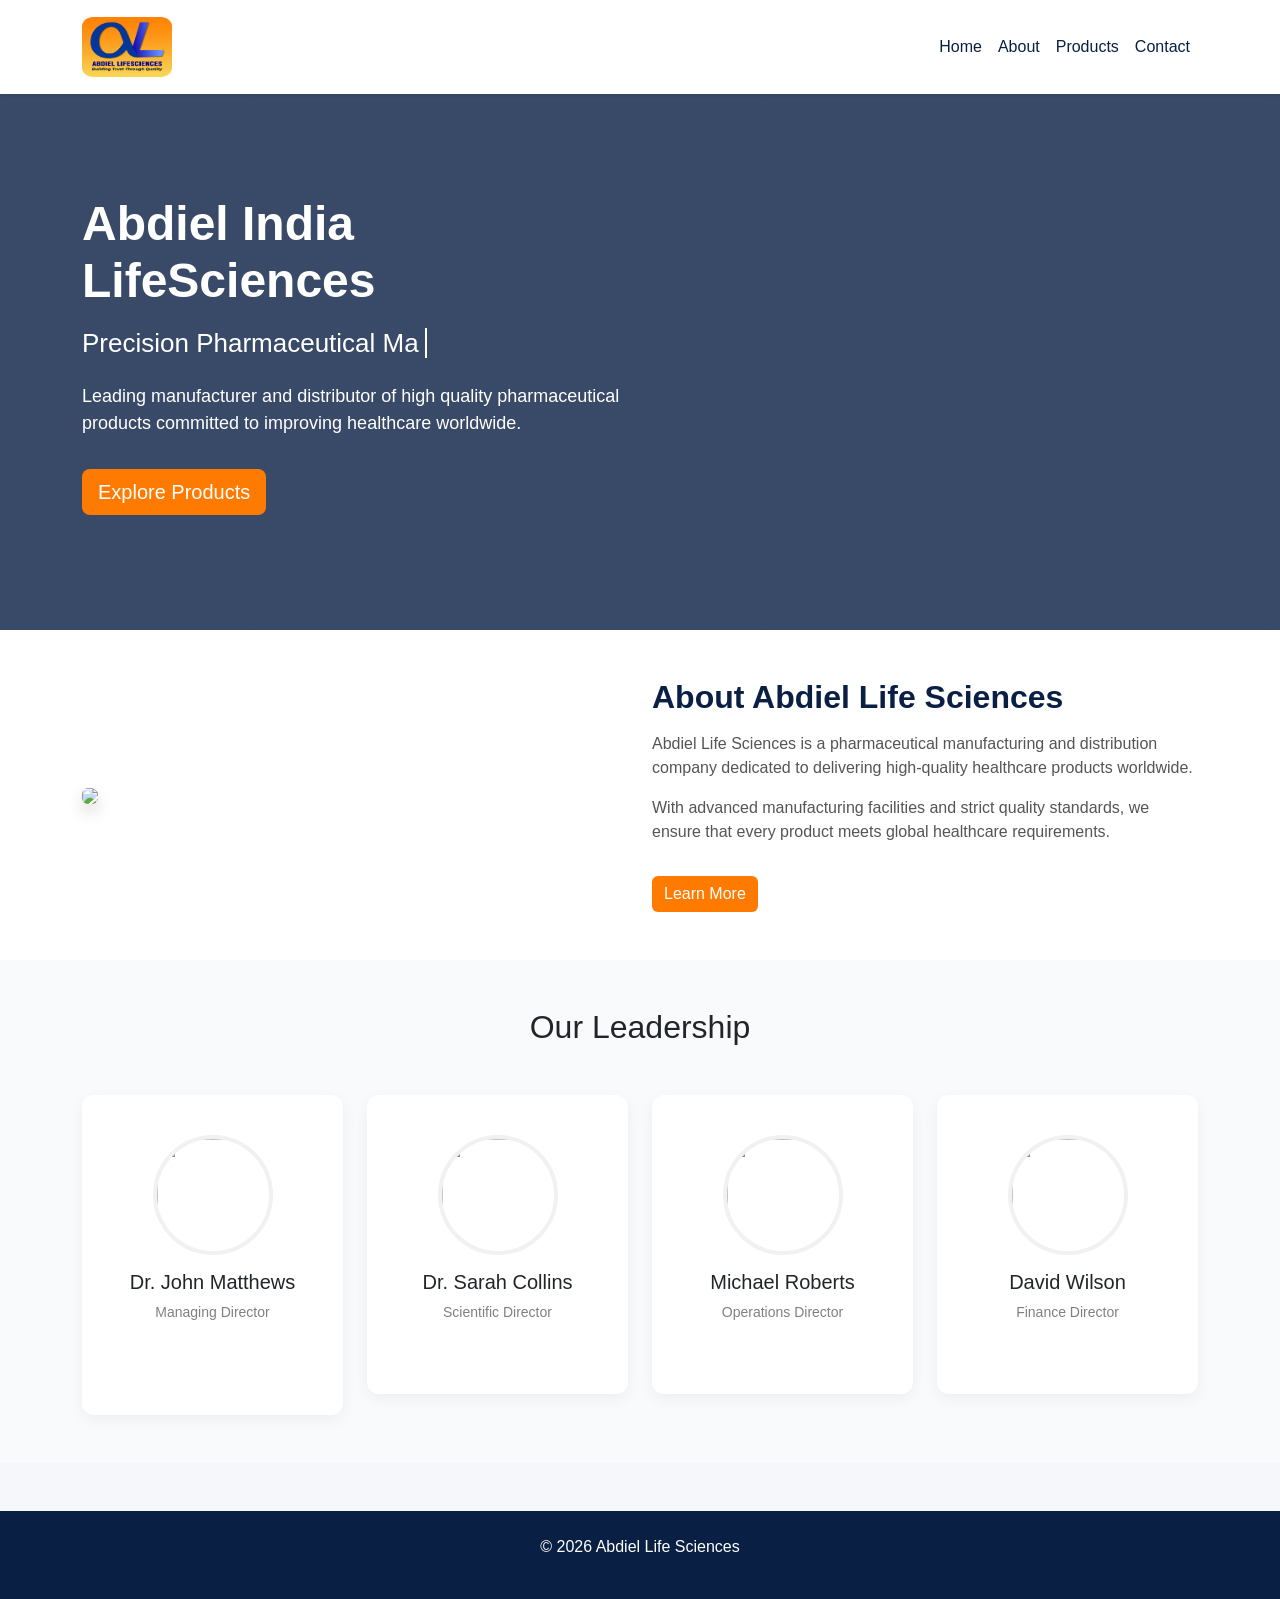
==== index.html @ 1f1293da "Update Products link in navigation" ====
<!DOCTYPE html>
<html>
<head>
    <meta charset="utf-8" />
    <meta name="viewport" content="width=device-width, initial-scale=1" />

    <title>Abdiel Life Sciences</title>

    <link href="https://cdn.jsdelivr.net/npm/bootstrap@5.3.3/dist/css/bootstrap.min.css" rel="stylesheet">
    <link rel="stylesheet" href="Css/site.css">

    <!-- Lottie Animation -->
    <script src="https://unpkg.com/@lottiefiles/lottie-player@latest/dist/lottie-player.js"></script>
<style>
    .pro-but:hover{
        color:white;
        background: #2EB62C;
    }
</style>

    </head>
<body>

    <!-- INTRO SCREEN -->
    <div id="intro-screen">

        <div class="intro-container text-center">

            <lottie-player src="https://assets2.lottiefiles.com/packages/lf20_jcikwtux.json"
                           background="transparent"
                           speed="1"
                           style="width:200px;height:200px;"
                           autoplay>
            </lottie-player>

            <h1 class="intro-title">Abdiel Life Sciences</h1>

        </div>

    </div>


    <!-- HEADER -->
    <header>

        <nav class="navbar navbar-expand-lg shadow-sm">

            <div class="container">

                <a class="navbar-brand" href="/">
                   
                    <!-- <img src="https://cdn-icons-png.flaticon.com/512/2966/2966484.png" height="40" /> -->
                    <img src="Images/Asset 3.png" height="60" width="90" />
                    
                </a>

                <button class="navbar-toggler" data-bs-toggle="collapse" data-bs-target="#menu">
                    <span class="navbar-toggler-icon"></span>
                </button>

                <div class="collapse navbar-collapse" id="menu">

                    <ul class="navbar-nav ms-auto">

                        <li class="nav-item">
                            <a class="nav-link" href="/">Home</a>
                        </li>

                        <li class="nav-item">
                            <a class="nav-link" href="/Home/About">About</a>
                        </li>

                        <li class="nav-item">
                            <a class="nav-link" href="products">Products</a>
                        </li>

                        <li class="nav-item">
                            <a class="nav-link" href="/Home/Contact">Contact</a>
                        </li>

                    </ul>

                </div>

            </div>

        </nav>

    </header>


    <!-- PAGE CONTENT -->
    <main>

<section class="hero">

    <div class="container">

        <div class="row align-items-center">

            <div class="col-md-6">

                <h1>Abdiel India LifeSciences </h1>

                <h3 class="mt-3">
                    <span id="typewriter"></span>
                </h3>

                <p class="mt-4">
                    Leading manufacturer and distributor of high quality
                    pharmaceutical products committed to improving healthcare worldwide.
                </p>

                <a class="btn btn-orange btn-lg mt-3 pro-but" href="/products">
                    Explore Products
                </a>

            </div>

        </div>

    </div>

</section>

<section class="about-section py-5">

    <div class="container">

        <div class="row align-items-center">

            <div class="col-md-6">

                
                <img src="https://images.pexels.com/photos/356040/pexels-photo-356040.jpeg"
                     class="img-fluid rounded shadow" />

            </div>

            <div class="col-md-6">

                <h2>About Abdiel Life Sciences</h2>

                <p class="mt-3">
                    Abdiel Life Sciences is a pharmaceutical manufacturing and
                    distribution company dedicated to delivering high-quality
                    healthcare products worldwide.
                </p>

                <p>
                    With advanced manufacturing facilities and strict quality
                    standards, we ensure that every product meets global
                    healthcare requirements.
                </p>

                <a class="btn btn-orange mt-3">
                    Learn More
                </a>

            </div>

        </div>

    </div>

</section>



<section class="directors-section py-5">

    <div class="container">

        <h2 class="text-center mb-5">Our Leadership</h2>

        <div class="row">

            <!-- Director 1 -->
            <div class="col-md-3">

                <div class="director-card text-center">

                    <img src="https://randomuser.me/api/portraits/men/32.jpg" class="director-photo">

                    <h5>Dr. John Matthews</h5>

                    <p class="director-role">Managing Director</p>

                    <div class="director-info">
                        20+ Years in Pharma Manufacturing
                    </div>

                </div>

            </div>

            <!-- Director 2 -->
            <div class="col-md-3">

                <div class="director-card text-center">

                    <img src="https://randomuser.me/api/portraits/women/44.jpg" class="director-photo">

                    <h5>Dr. Sarah Collins</h5>

                    <p class="director-role">Scientific Director</p>

                    <div class="director-info">
                        PhD Pharmaceutical Sciences
                    </div>

                </div>

            </div>

            <!-- Director 3 -->
            <div class="col-md-3">

                <div class="director-card text-center">

                    <img src="https://randomuser.me/api/portraits/men/45.jpg" class="director-photo">

                    <h5>Michael Roberts</h5>

                    <p class="director-role">Operations Director</p>

                    <div class="director-info">
                        Global Supply Chain Expert
                    </div>

                </div>

            </div>

            <!-- Director 4 -->
            <div class="col-md-3">

                <div class="director-card text-center">

                    <img src="https://randomuser.me/api/portraits/men/68.jpg" class="director-photo">

                    <h5>David Wilson</h5>

                    <p class="director-role">Finance Director</p>

                    <div class="director-info">
                        Corporate Strategy & Finance
                    </div>

                </div>

            </div>

        </div>

    </div>

</section>


<script>

    const lines = [
        "Innovating Healthcare",
        "Precision Pharmaceutical Manufacturing",
        "Trusted Global Medicine Partner",
        "Science Driven Healthcare Solutions",
        "Advancing Global Healthcare",
        "Committed to Patient Wellbeing",
        "Science Driven Healthcare Solutions",
    ];

    let lineIndex = 0;
    let charIndex = 0;

    function typeWriter() {

        let element = document.getElementById("typewriter");

        if (charIndex < lines[lineIndex].length) {

            element.textContent += lines[lineIndex].charAt(charIndex);
            charIndex++;

            setTimeout(typeWriter, 80);

        }
        else {

            setTimeout(function () {

                element.textContent = "";
                charIndex = 0;

                lineIndex++;

                if (lineIndex >= lines.length) {
                    lineIndex = 0;
                }

                typeWriter();

            }, 1500);

        }

    }

    document.addEventListener("DOMContentLoaded", function () {
        typeWriter();
    });

</script></main>


    <!-- FOOTER -->
    <footer class="mt-5">

        <div class="container text-center p-4">

            <p>© 2026 Abdiel Life Sciences</p>

        </div>

    </footer>


    <script src="https://cdn.jsdelivr.net/npm/bootstrap@5.3.3/dist/js/bootstrap.bundle.min.js"></script>

    <script>

        /* INTRO FADE OUT */

        window.onload = function () {

            setTimeout(function () {

                const intro = document.getElementById("intro-screen");

                intro.style.opacity = "0";
                intro.style.transition = "opacity 1s";

                setTimeout(function () {
                    intro.style.display = "none";
                }, 1000);

            }, 2500);

        };

    </script>

</body>
</html>
---- Css/site.css ----
/* ===============================
   BASE SETTINGS
================================ */

html {
    font-size: 14px;
}

@media (min-width:768px) {
    html {
        font-size: 16px;
    }
}

body {
    min-height: 100vh;
    display: flex;
    flex-direction: column;
    background: #F5F7FA;
    font-family: Segoe UI, sans-serif;
    margin: 0;
}

/* MAIN CONTENT AREA */

main {
    flex: 1;
    margin-top: 80px; /* space for fixed navbar */
}


/* ===============================
   COLOR VARIABLES
================================ */

:root {
    --primary-blue: #0A1F44;
    --secondary-blue: #1E3A8A;
    --accent-orange: #FF7A00;
    --light-bg: #F5F7FA;
}


/* ===============================
   INTRO SCREEN
================================ */

#intro-screen {
    position: fixed;
    top: 0;
    left: 0;
    width: 100%;
    height: 100%;
    background: var(--primary-blue);
    display: flex;
    justify-content: center;
    align-items: center;
    color: white;
    z-index: 99999;
}

.intro-title {
    font-size: 40px;
    font-weight: bold;
    margin-bottom: 10px;
}


/* ===============================
   HEADER / NAVBAR
================================ */

.navbar {
    background: white;
    position: fixed;
    top: 0;
    width: 100%;
    z-index: 1000;
    padding: 12px 0;
}

.navbar-brand {
    font-weight: bold;
    color: var(--primary-blue);
}

.nav-link {
    color: var(--primary-blue);
    font-weight: 500;
}

    .nav-link:hover {
        color: var(--accent-orange);
    }


/* ===============================
   HERO SECTION
================================ */

/*.hero {
    height: 550px;
    background: linear-gradient(135deg, var(--primary-blue), var(--secondary-blue));
    color: white;
    display: flex;
    align-items: center;
}*/

.hero {
    height: 550px;
    background: linear-gradient(rgba(10,31,68,0.8),rgba(10,31,68,0.8)), url("https://images.unsplash.com/photo-1582719478250-c89cae4dc85b?auto=format&fit=crop&w=1600&q=80");
    background-size: cover;
    background-position: center;
    color: white;
    display: flex;
    align-items: center;
}

    .hero h1 {
        font-size: 48px;
        font-weight: bold;
    }

    .hero p {
        font-size: 18px;
    }


/* ===============================
   TYPEWRITER TEXT
================================ */

#typewriter {
    font-size: 26px;
    border-right: 2px solid white;
    padding-right: 6px;
}


/* ===============================
   BUTTONS
================================ */

.btn-orange {
    background: var(--accent-orange);
    color: white;
    border: none;
}

    .btn-orange:hover {
        background: #e56b00;
    }


.about-section {
    background: white;
}

    .about-section h2 {
        font-weight: bold;
        color: var(--primary-blue);
    }

    .about-section p {
        color: #555;
        font-size: 16px;
    }

/* ===============================
   FOOTER
================================ */

footer {
    background: var(--primary-blue);
    color: white;
    margin-top: auto;
}

/* DIRECTORS SECTION */

/* DIRECTORS SECTION */

.directors-section {
    background: #f9fafc;
}

.director-card {
    background: white;
    padding: 40px 20px;
    border-radius: 12px;
    transition: 0.3s;
    box-shadow: 0 5px 15px rgba(0,0,0,0.05);
}

    .director-card:hover {
        transform: translateY(-10px);
        box-shadow: 0 15px 35px rgba(0,0,0,0.15);
    }

/* ROUND IMAGE */

.director-photo {
    width: 120px;
    height: 120px;
    border-radius: 50%;
    object-fit: cover;
    margin-bottom: 15px;
    border: 4px solid #f1f1f1;
}

/* ROLE */

.director-role {
    color: gray;
    font-size: 14px;
    margin-bottom: 10px;
}

/* EXTRA INFO */

.director-info {
    font-size: 14px;
    color: #555;
    opacity: 0;
    transition: 0.3s;
}

.director-card:hover .director-info {
    opacity: 1;
}
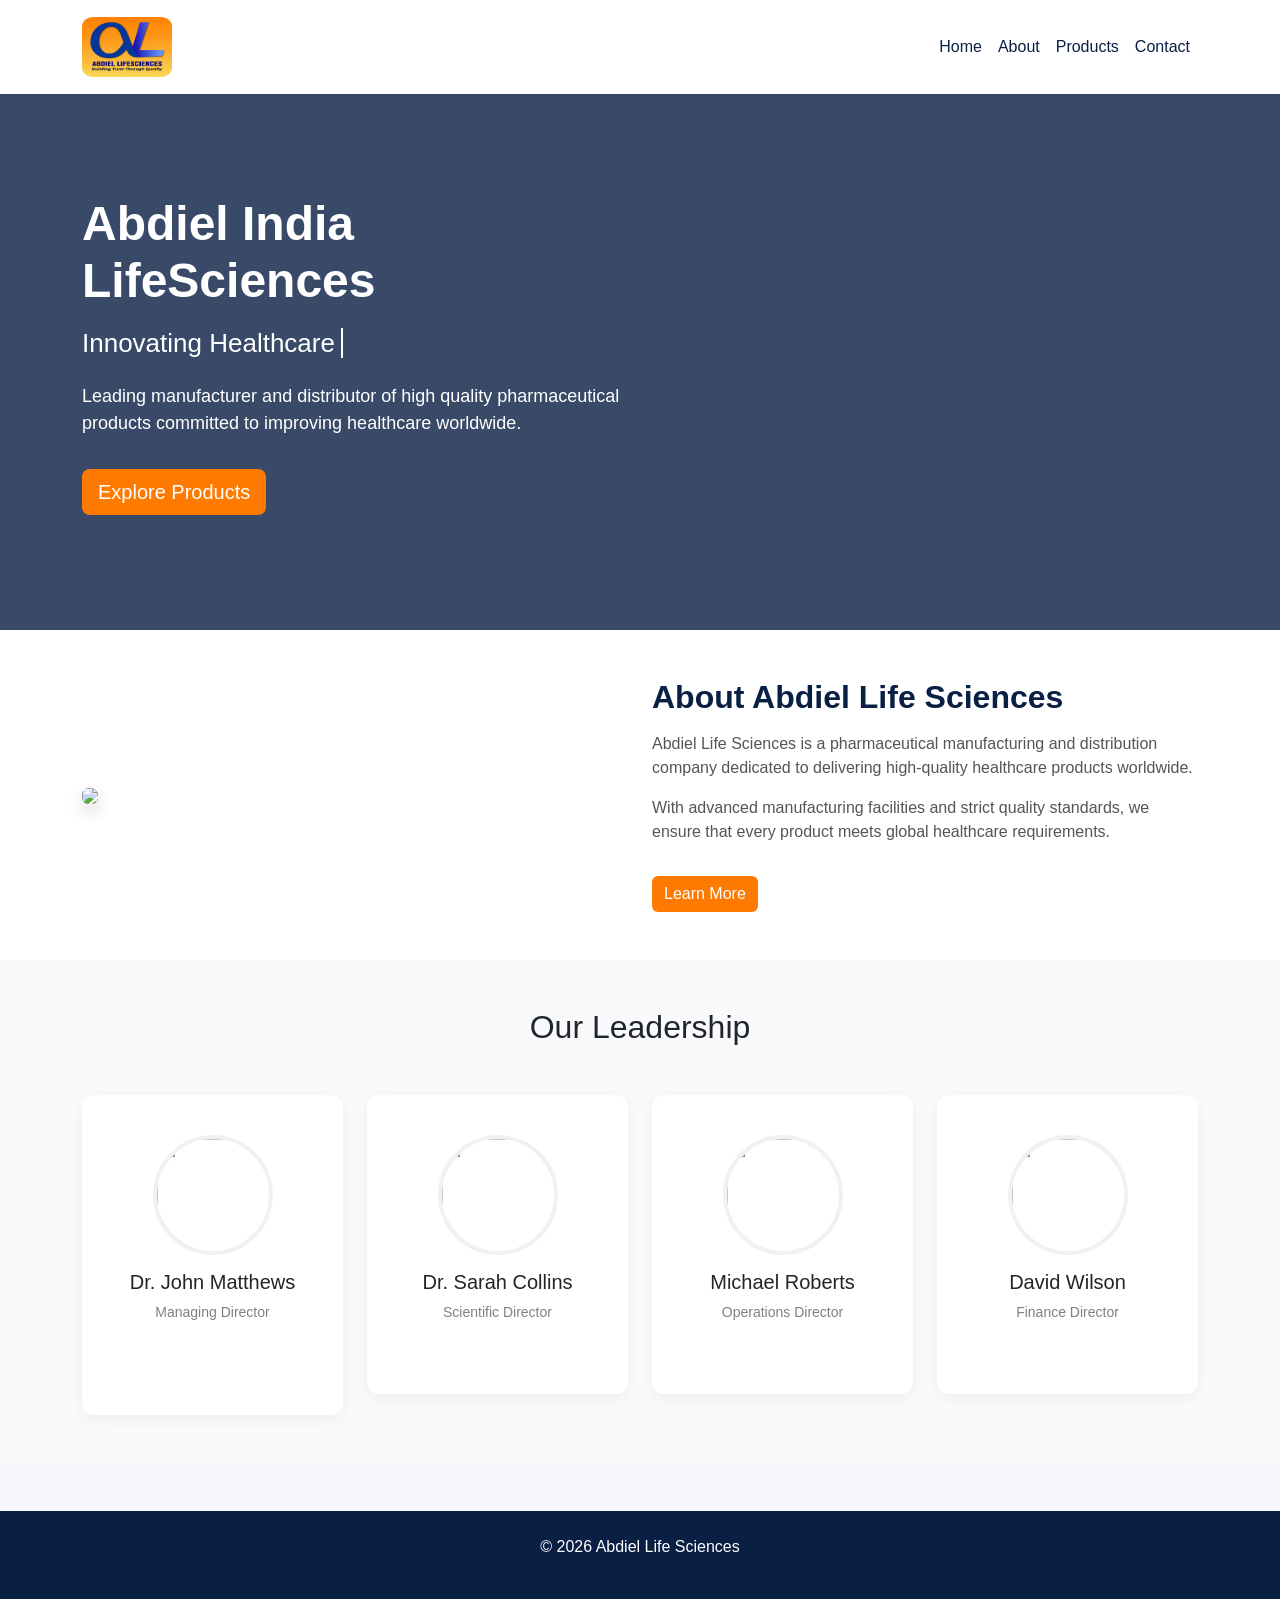
==== commit 51e9c314: "Fix link to products page in index.html Updated the link to products page to remove leading slash." ====
--- a/index.html
+++ b/index.html
@@ -111,7 +111,7 @@
                     pharmaceutical products committed to improving healthcare worldwide.
                 </p>
 
-                <a class="btn btn-orange btn-lg mt-3 pro-but" href="/products">
+                <a class="btn btn-orange btn-lg mt-3 pro-but" href="products">
                     Explore Products
                 </a>
 
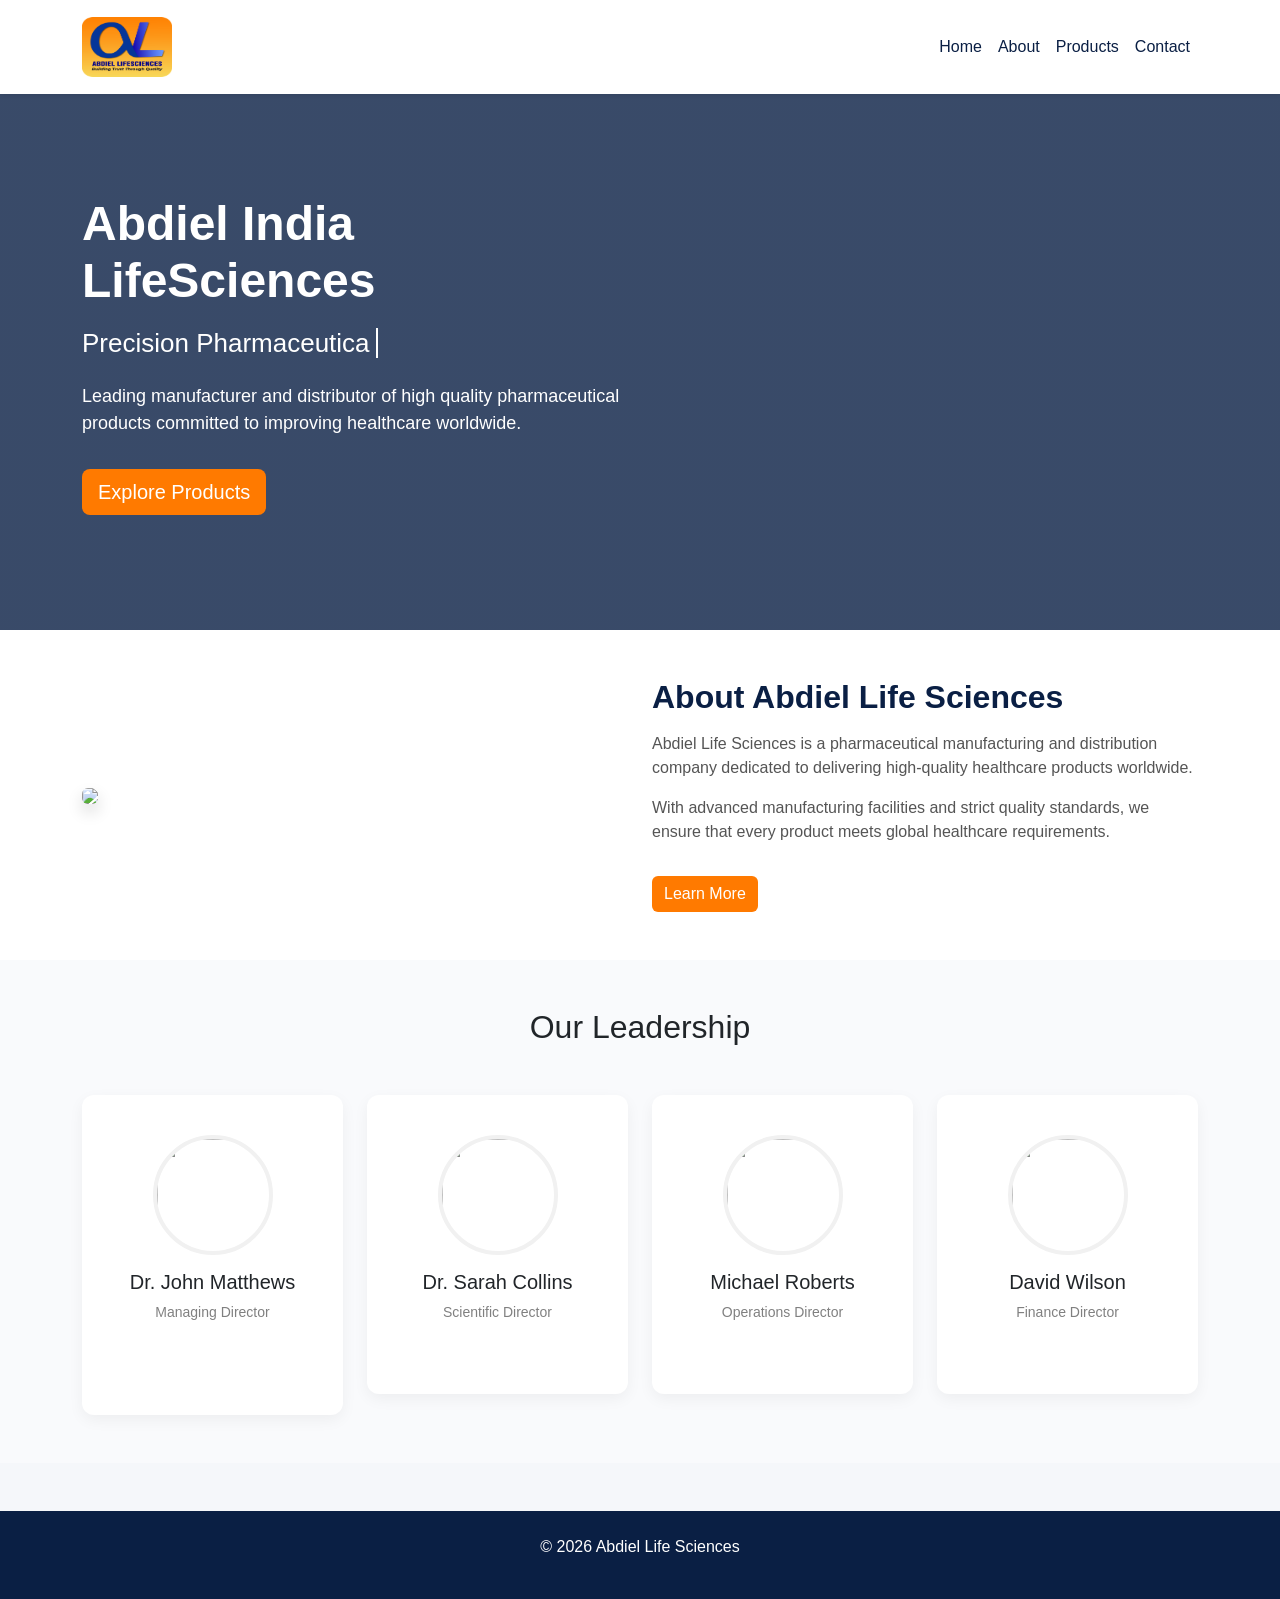
==== commit 5e2752bd: "Update index.html" ====
--- a/index.html
+++ b/index.html
@@ -63,7 +63,7 @@
                     <ul class="navbar-nav ms-auto">
 
                         <li class="nav-item">
-                            <a class="nav-link" href="/">Home</a>
+                            <a class="nav-link" href="/ablpharma">Home</a>
                         </li>
 
                         <li class="nav-item">
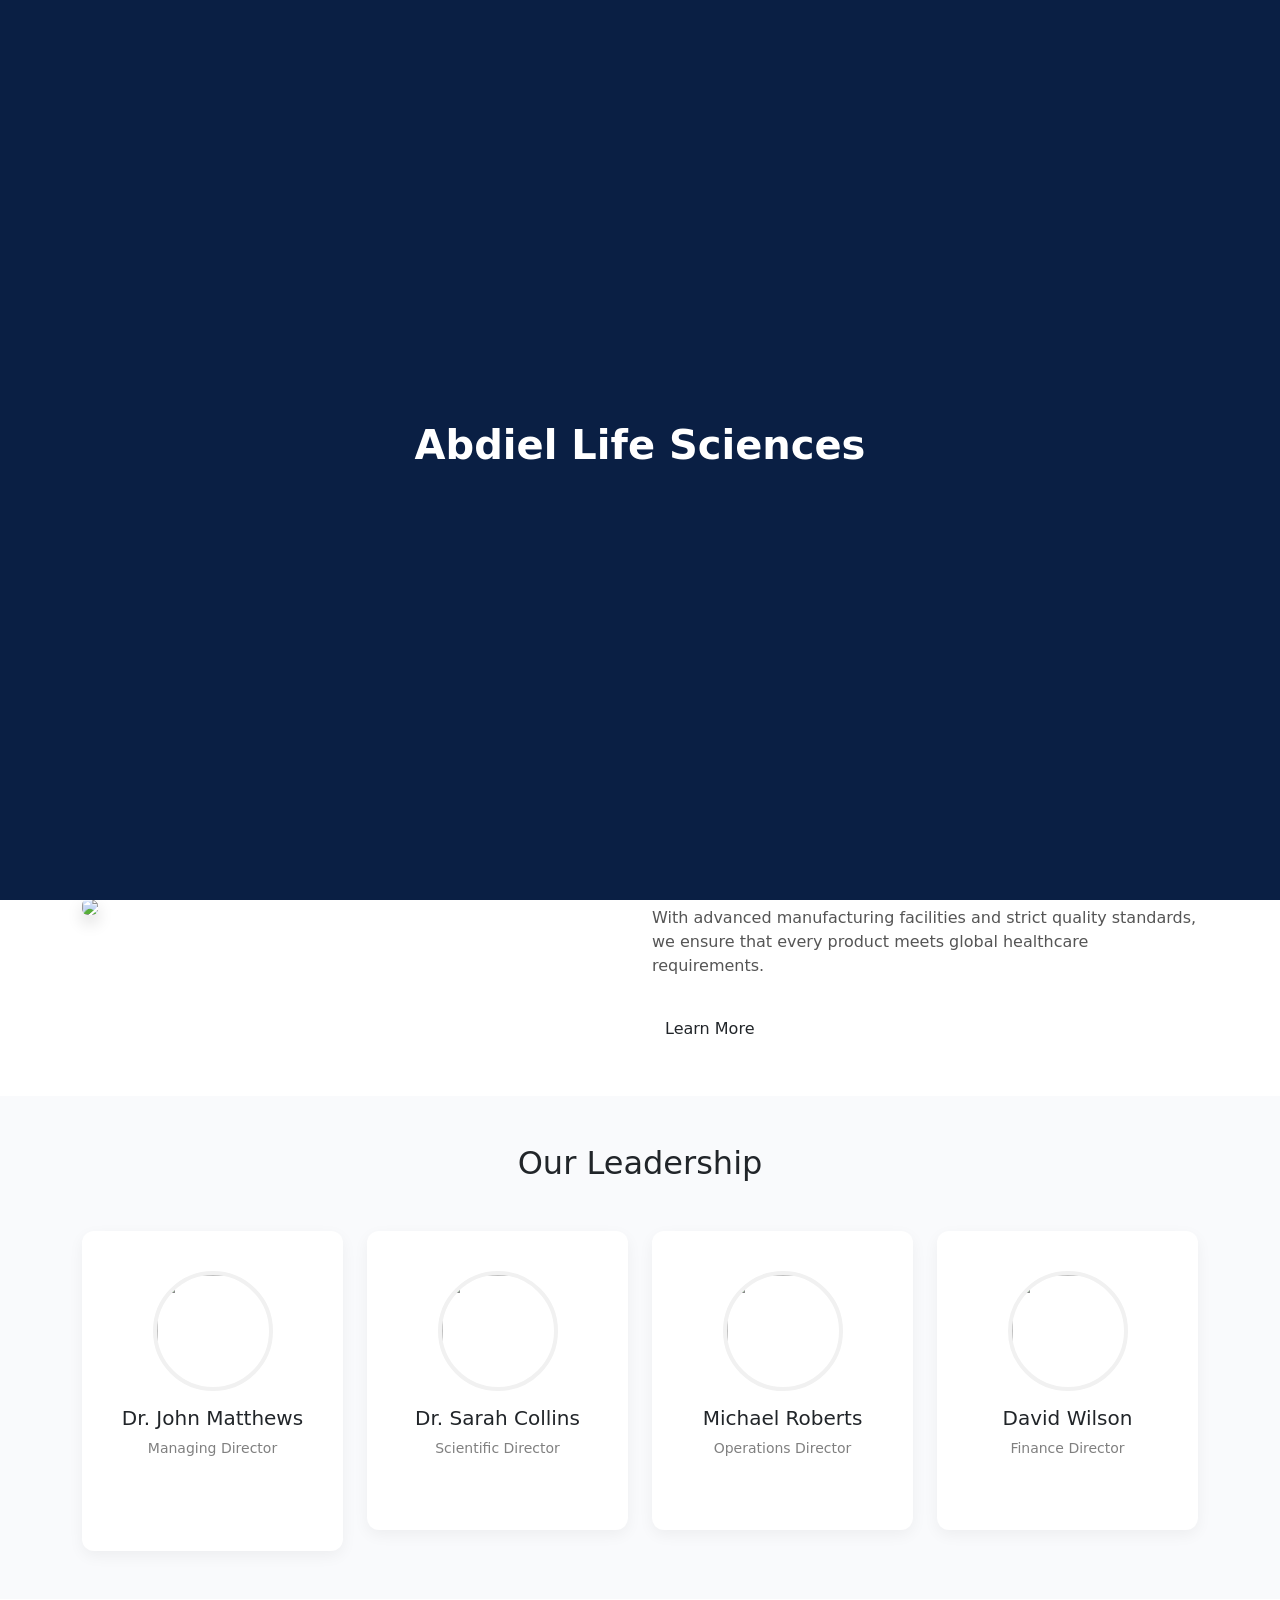
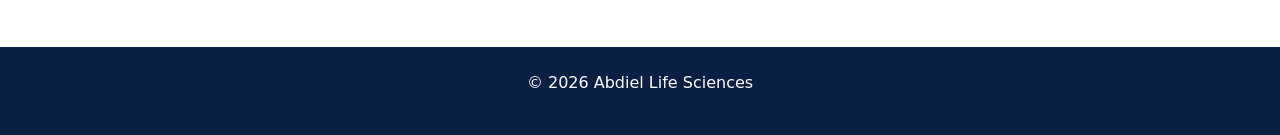
==== commit 8b67a2ff: "Update index.html" ====
--- a/index.html
+++ b/index.html
@@ -5,9 +5,9 @@
     <meta name="viewport" content="width=device-width, initial-scale=1" />
 
     <title>Abdiel Life Sciences</title>
-
+<link rel="stylesheet" href="Css/site.css">
     <link href="https://cdn.jsdelivr.net/npm/bootstrap@5.3.3/dist/css/bootstrap.min.css" rel="stylesheet">
-    <link rel="stylesheet" href="Css/site.css">
+    
 
     <!-- Lottie Animation -->
     <script src="https://unpkg.com/@lottiefiles/lottie-player@latest/dist/lottie-player.js"></script>
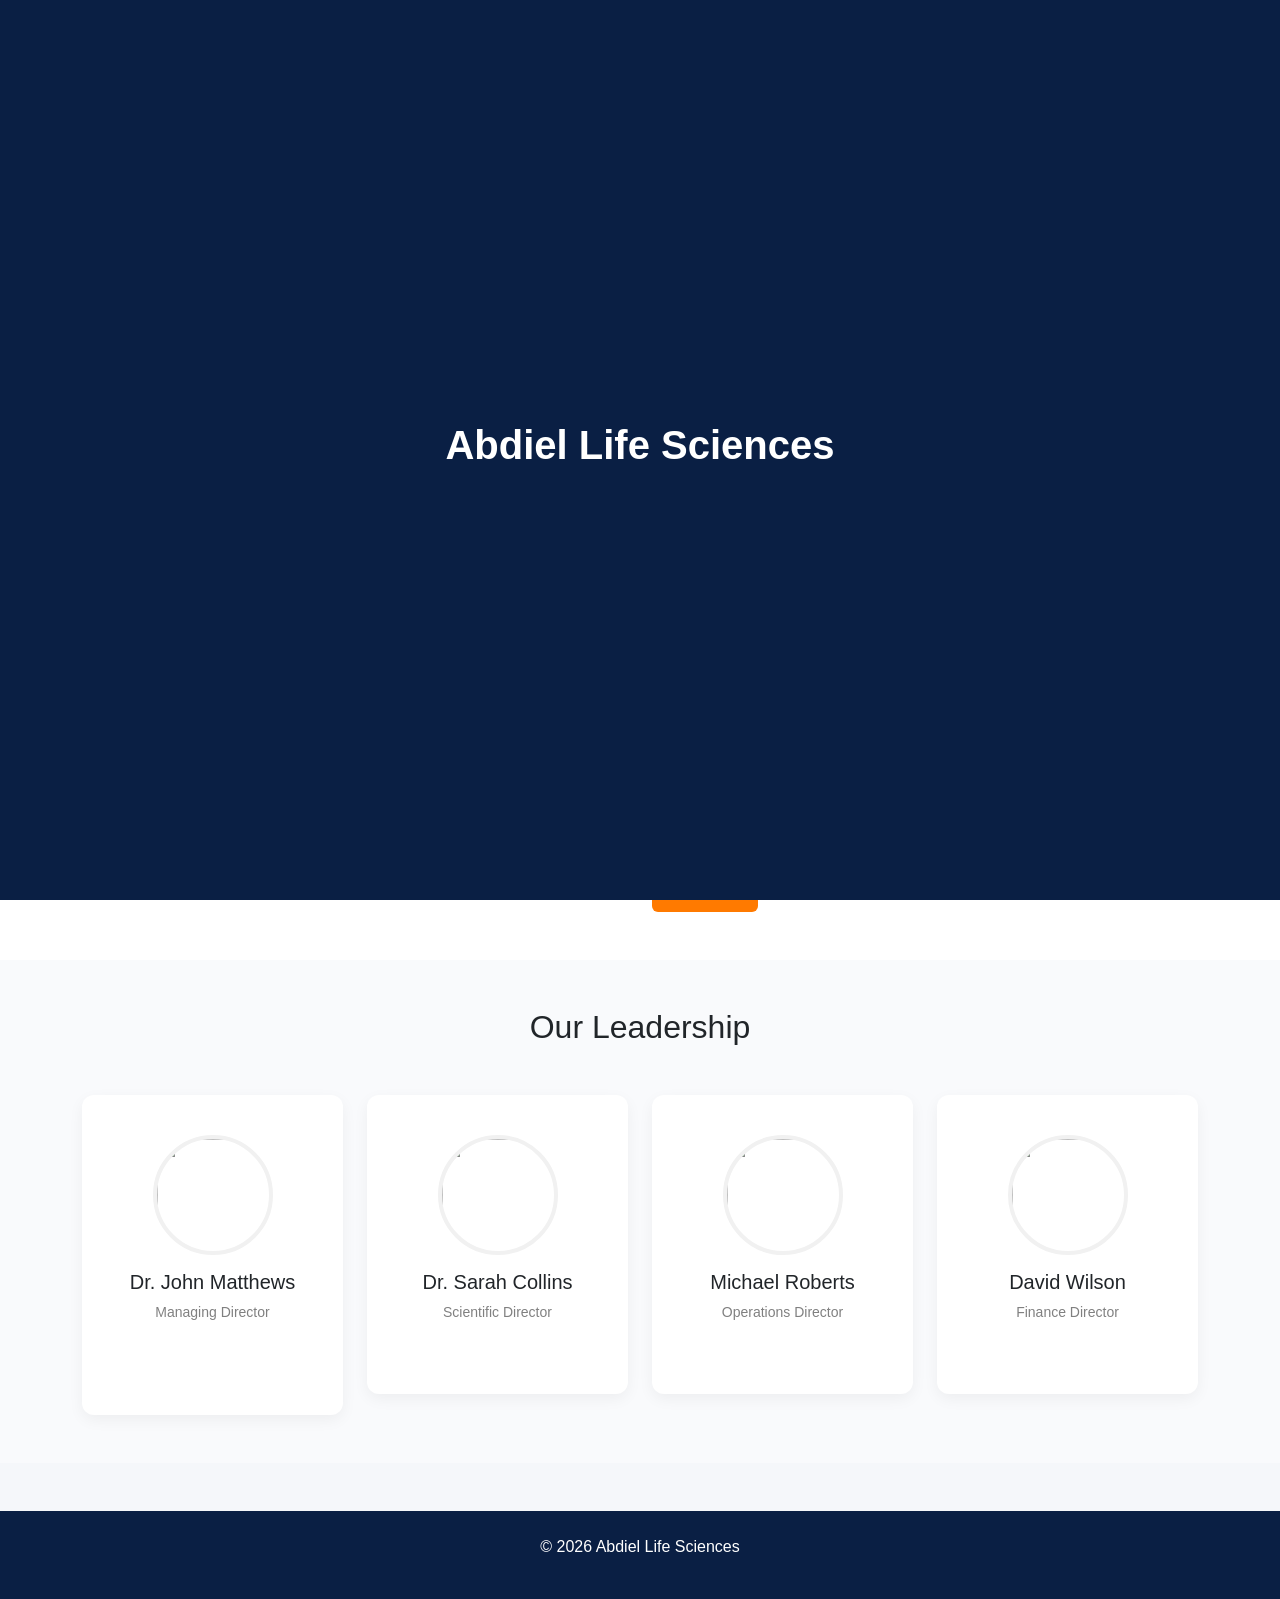
==== commit c0fb29a4: "Update index.html" ====
--- a/index.html
+++ b/index.html
@@ -5,9 +5,9 @@
     <meta name="viewport" content="width=device-width, initial-scale=1" />
 
     <title>Abdiel Life Sciences</title>
-<link rel="stylesheet" href="Css/site.css">
+
     <link href="https://cdn.jsdelivr.net/npm/bootstrap@5.3.3/dist/css/bootstrap.min.css" rel="stylesheet">
-    
+    <link rel="stylesheet" href="Css/site.css">
 
     <!-- Lottie Animation -->
     <script src="https://unpkg.com/@lottiefiles/lottie-player@latest/dist/lottie-player.js"></script>
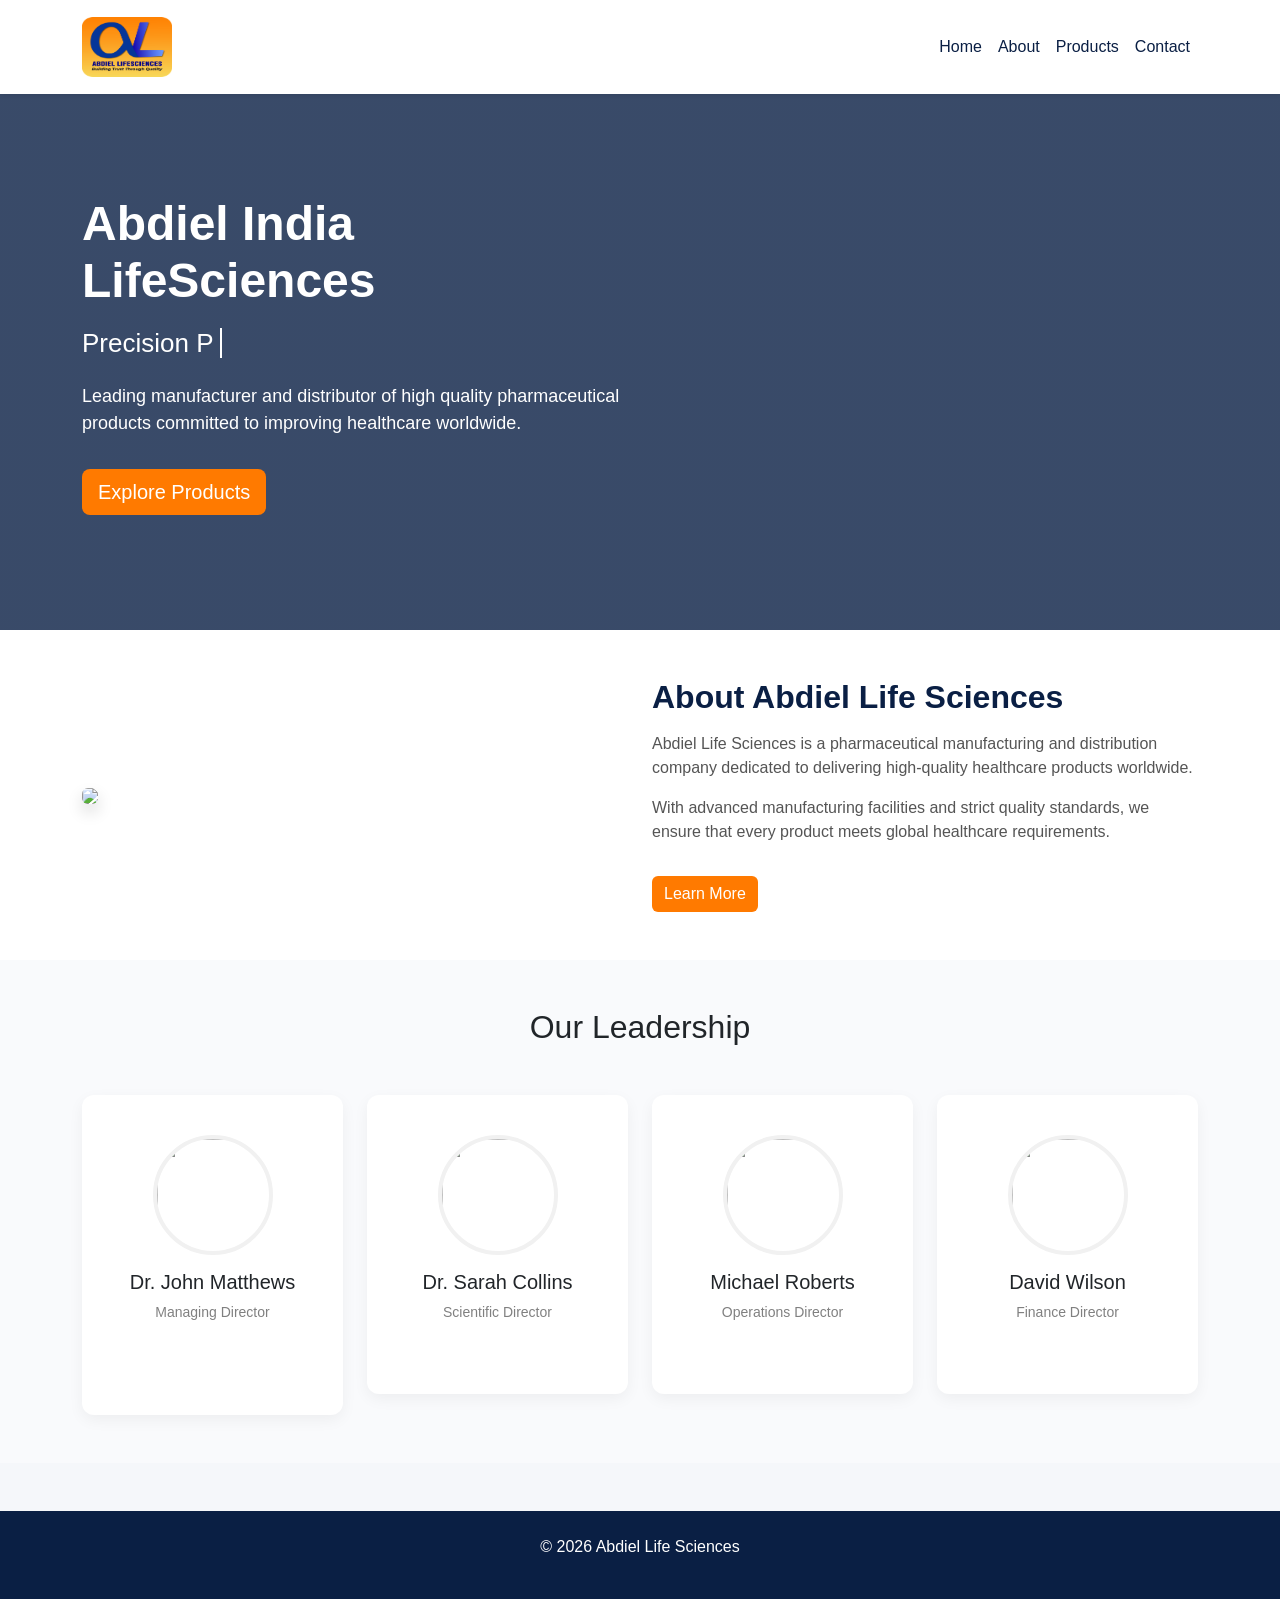
==== commit 63a1fc26: "Update index.html" ====
--- a/index.html
+++ b/index.html
@@ -75,7 +75,7 @@
                         </li>
 
                         <li class="nav-item">
-                            <a class="nav-link" href="/Home/Contact">Contact</a>
+                            <a class="nav-link" href="/ablpharma/Contact">Contact</a>
                         </li>
 
                     </ul>
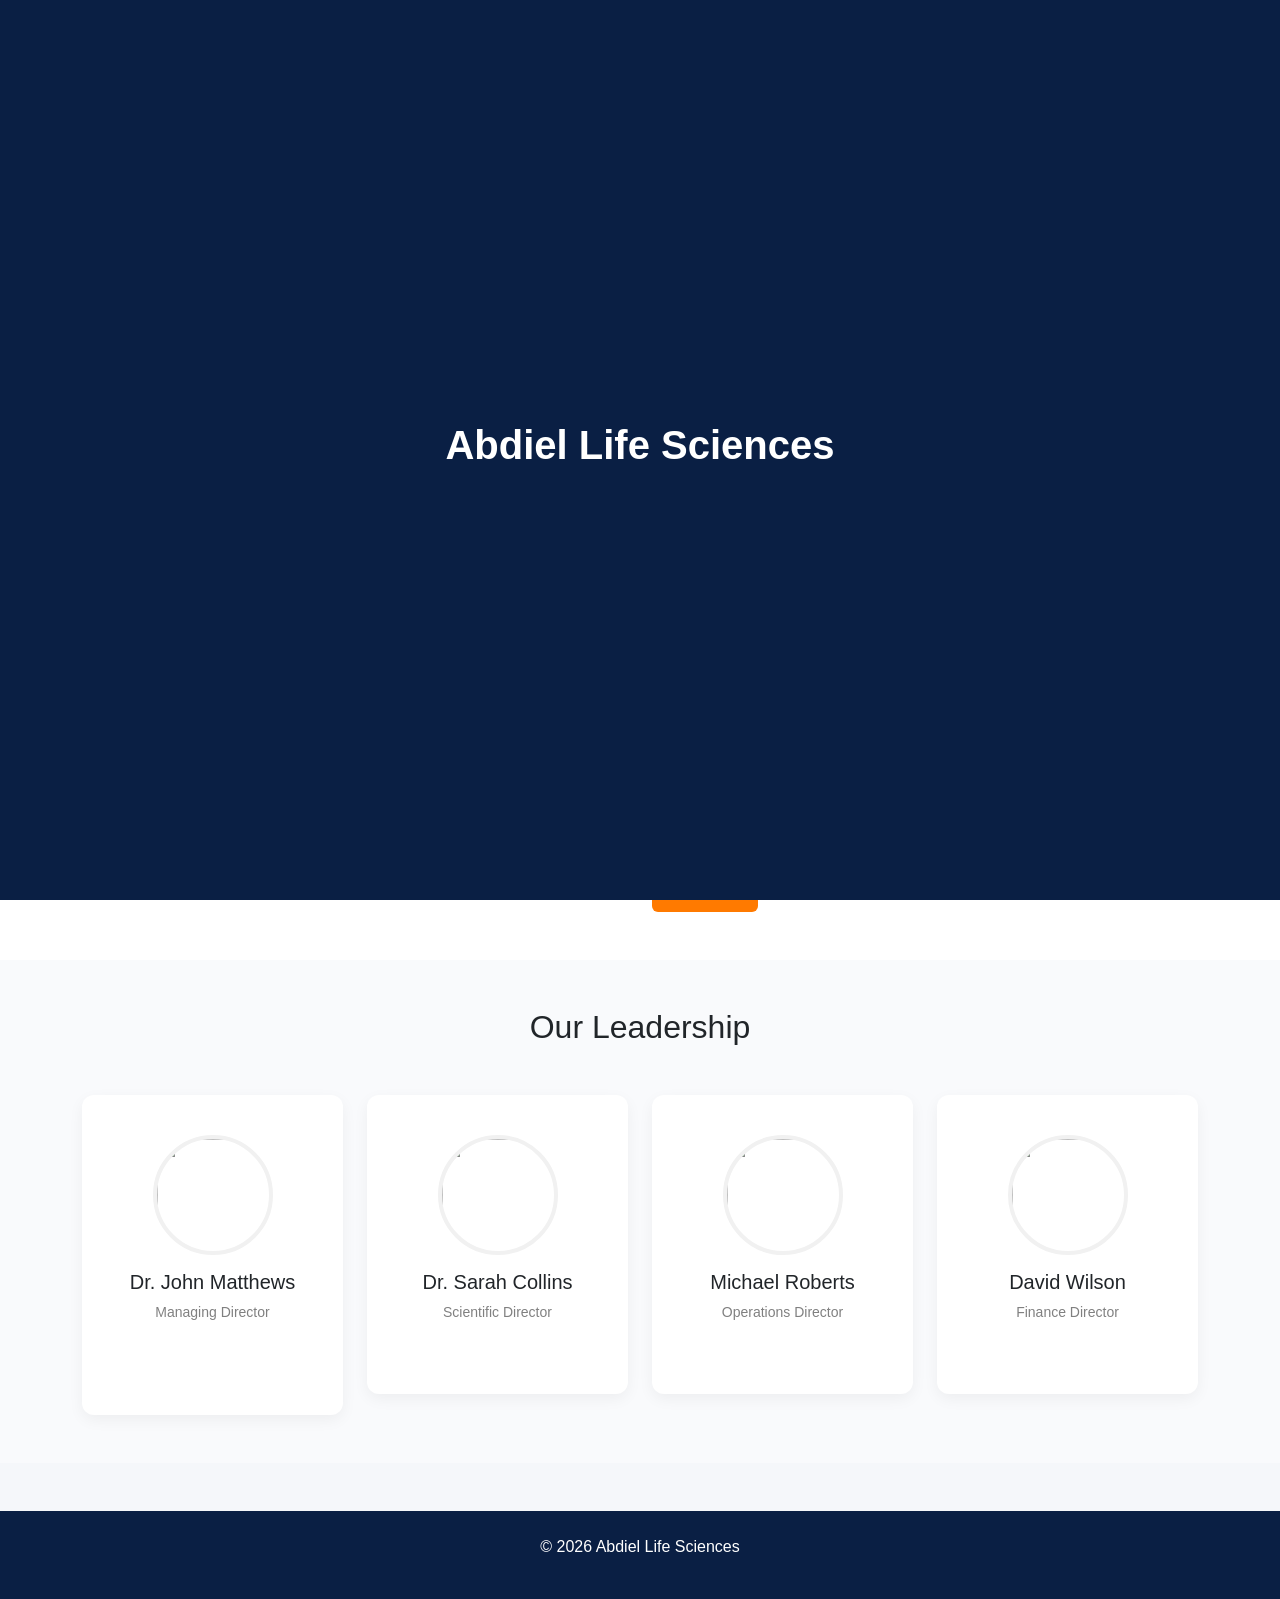
==== commit 86745f0a: "Update index.html" ====
--- a/index.html
+++ b/index.html
@@ -75,7 +75,7 @@
                         </li>
 
                         <li class="nav-item">
-                            <a class="nav-link" href="/ablpharma/Contact">Contact</a>
+                            <a class="nav-link" href="contact">Contact</a>
                         </li>
 
                     </ul>
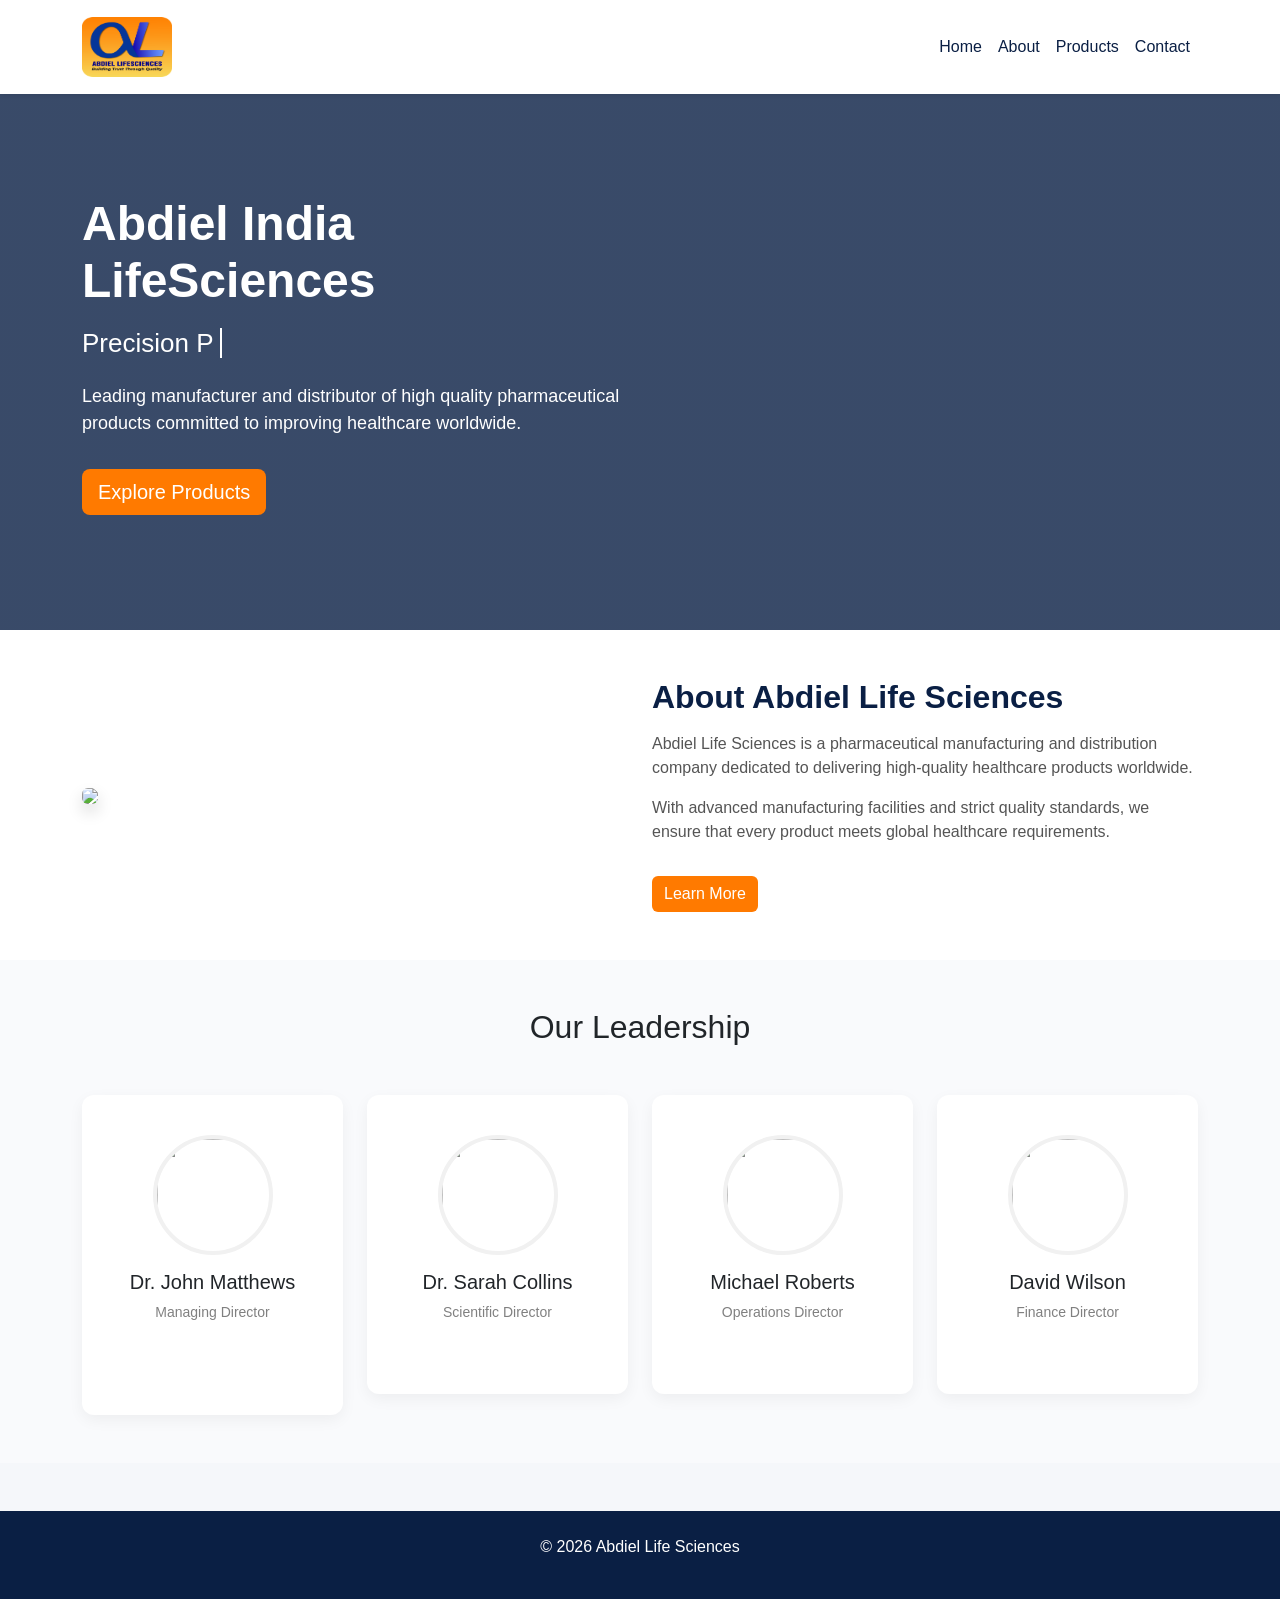
==== commit d917a41f: "Update index.html" ====
--- a/index.html
+++ b/index.html
@@ -75,7 +75,7 @@
                         </li>
 
                         <li class="nav-item">
-                            <a class="nav-link" href="contact">Contact</a>
+                            <a class="nav-link" href="contact.html">Contact</a>
                         </li>
 
                     </ul>
